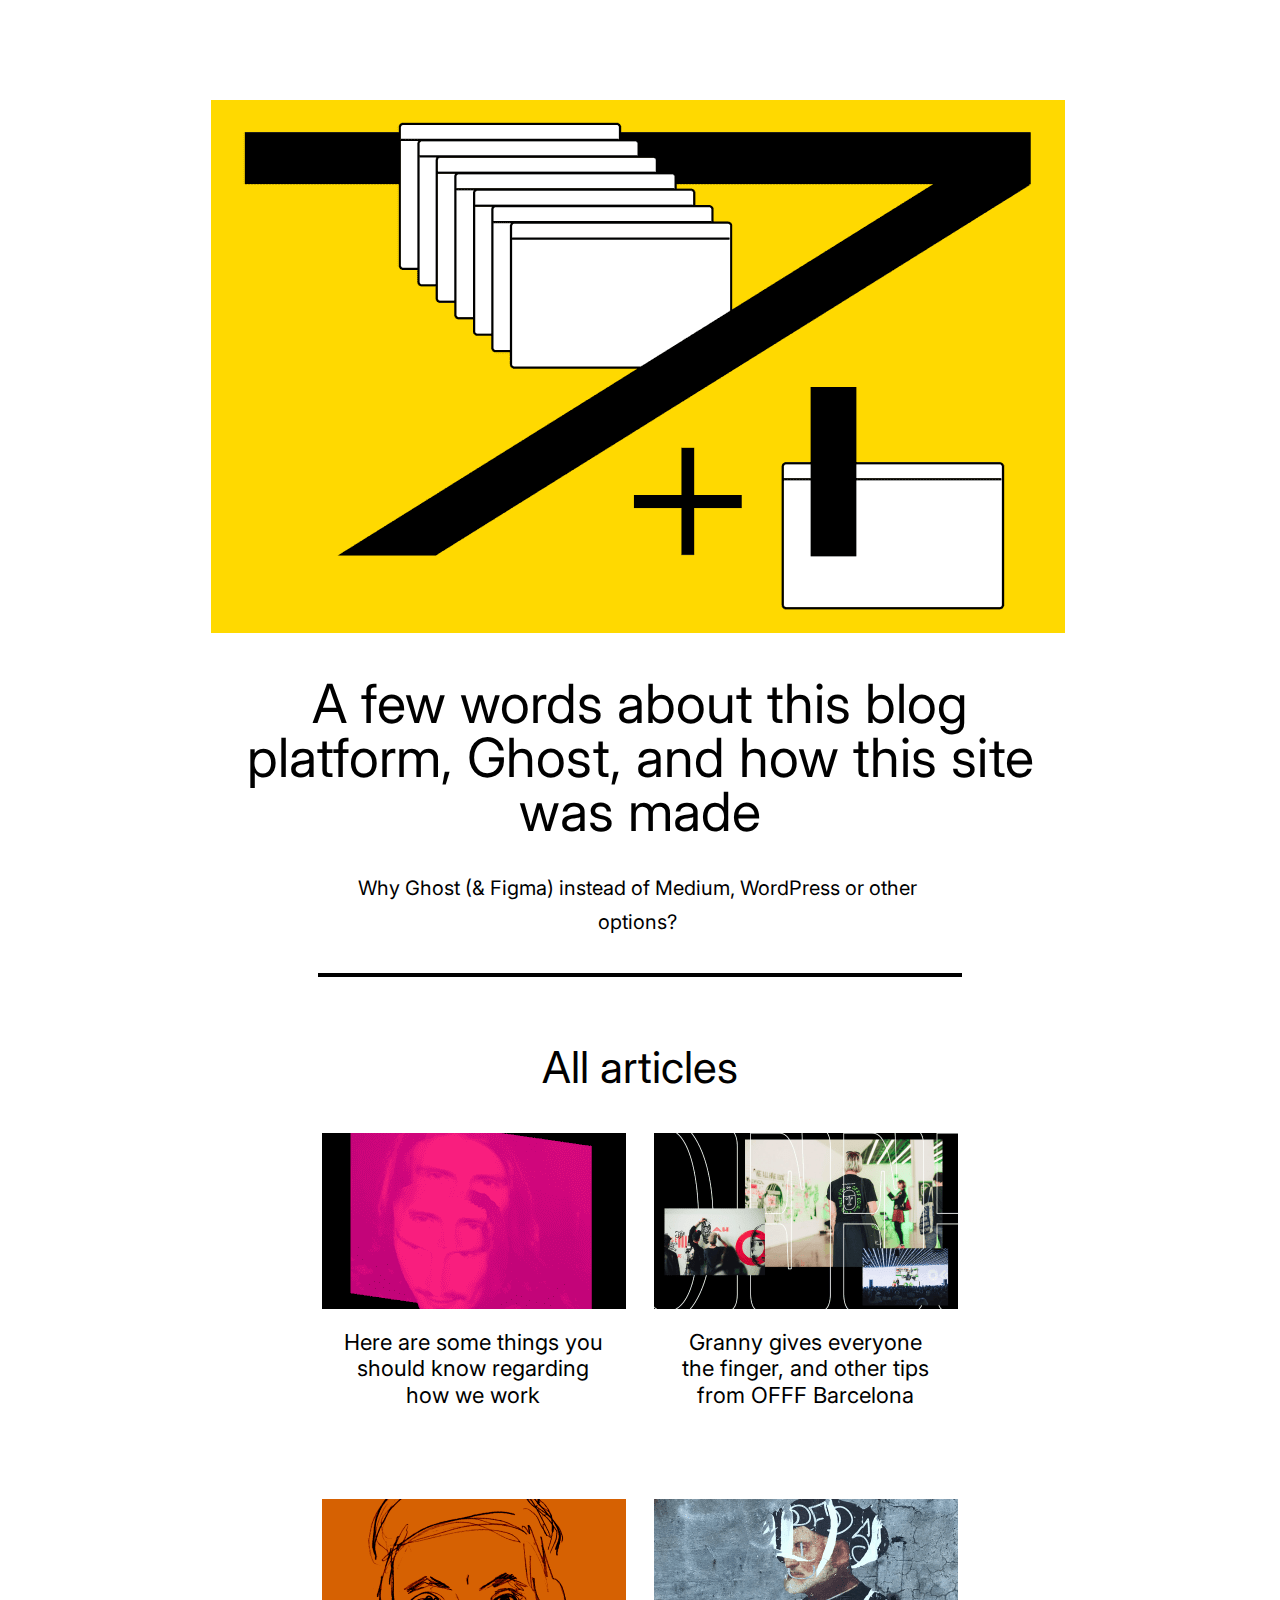
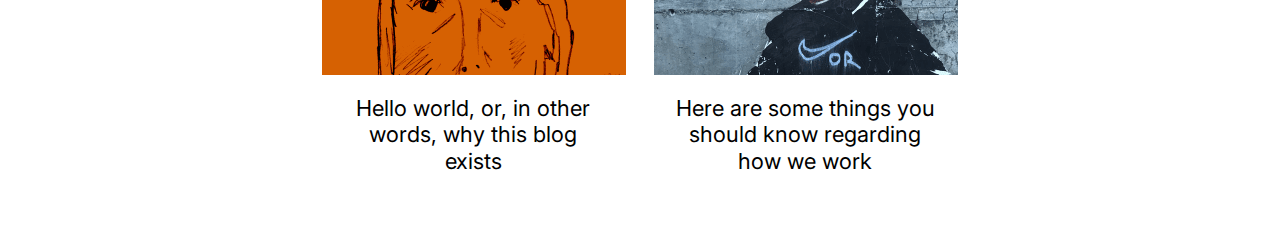
==== Blog Project/Assets/index.html @ dc62ef31 "first commit" ====
<html>

<head>
    <title>Blog Post</title>
    <link rel="stylesheet" href="./css/main.css">
    <link rel="preconnect" href="https://fonts.googleapis.com">
    <link rel="preconnect" href="https://fonts.gstatic.com" crossorigin>
    <link href="https://fonts.googleapis.com/css2?family=Inter&display=swap" rel="stylesheet">
</head>

<body>
    <div class="container">
        <header>
            <div class="header-img">
                <img src="./Images/headerblog.png" alt="Header Image">
            </div>
            <div class="header-text">
                <h4>
                    A few words about this blog platform, Ghost, and how this site was made
                </h4>
                <p>
                    Why Ghost (& Figma) instead of Medium, WordPress or other options?
                </p>
            </div>
        </header>
        <hr>
        <section class="blog">
            <h4>
                All articles
            </h4>

            <div class="blog-post">
                <div class="blog-card">
                    <img src="./Images/blog1.png" alt="Blog 1">
                    <h5>
                        Here are some things you should know regarding how we work
                    </h5>
                </div>
                <div class="blog-card">
                    <img src="./Images/blog2.png" alt="Blog 2">
                    <h5>
                        Granny gives everyone the finger, and other tips from OFFF Barcelona
                    </h5>
                </div>
                <div class="blog-card">
                    <img src="./Images/blog3.png" alt="Blog 3">
                    <h5>
                        Hello world, or, in other words, why this blog exists
                    </h5>
                </div>
                <div class="blog-card">
                    <img src="./Images/blog4.png" alt="Blog 4">
                    <h5>
                        Here are some things you should know regarding how we work
                    </h5>
                </div>
            </div>
        </section>
    </div>
</body>

</html>
---- Blog Project/Assets/css/main.css ----
* {
    margin: 0;
    padding: 0;
    font-family: 'Inter', sans-serif;
}

body {
    width: 75%;
    margin: 0 auto;
}

.container {
    display: grid;
    place-items: center;
}

.header-img {
    width: 854px;
    height: 533px;
    margin: 100px 0 44px 0;
}

.header-text h4 {
    font-weight: 400;
    font-style: normal;
    color: #000000;
    text-align: center;
    width: 858px;
    height: 162px;
    font-size: 54px;
    line-height: 100%;
    margin-bottom: 32px;
}

.header-text p {
    font-weight: 400;
    font-size: 20px;
    font-style: normal;
    text-align: center;
    width: 592px;
    height: 68px;
    line-height: 170%;
    margin-bottom: 34px;
    margin-left: 130px;
}

hr {
    width: 640px;
    border: 2px solid #000000;
}

.blog h4 {
    text-align: center;
    height: 53px;
    font-style: normal;
    font-weight: 400;
    font-size: 44px;
    line-height: 53px;
    color: #000000;
    margin-top: 64px;
    margin-bottom: 39px;
}

.blog-post {
    display: grid;
    grid-template-columns: 1fr 1fr;
    gap: 28px;
}

.blog-card img {
    width: 304px;
    height: 176px;
    margin-bottom: 20px;
}

.blog-card h5 {
    width: 262px;
    height: 78px;
    font-style: normal;
    font-weight: 400;
    font-size: 22px;
    line-height: 120%;
    text-align: center;
    color: #000000;
    margin-bottom: 64px;
    margin-left: 20px;
}
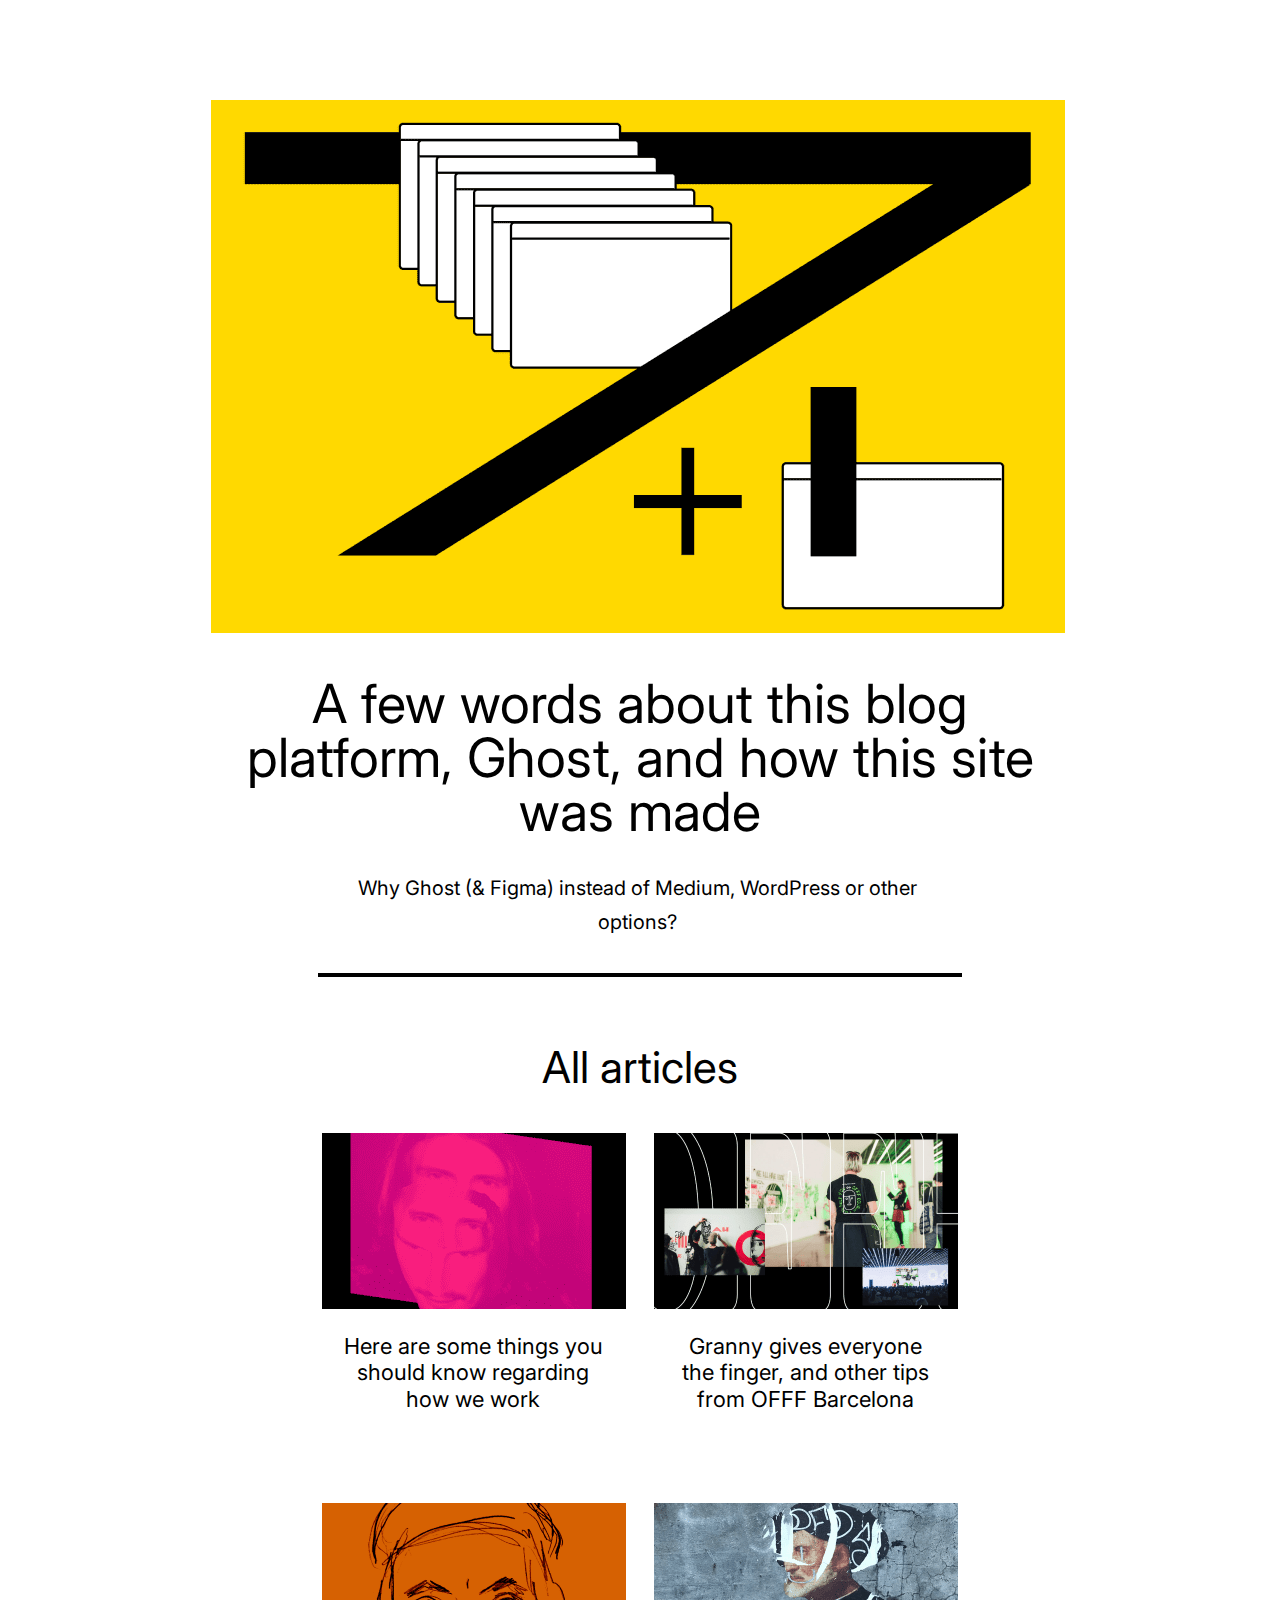
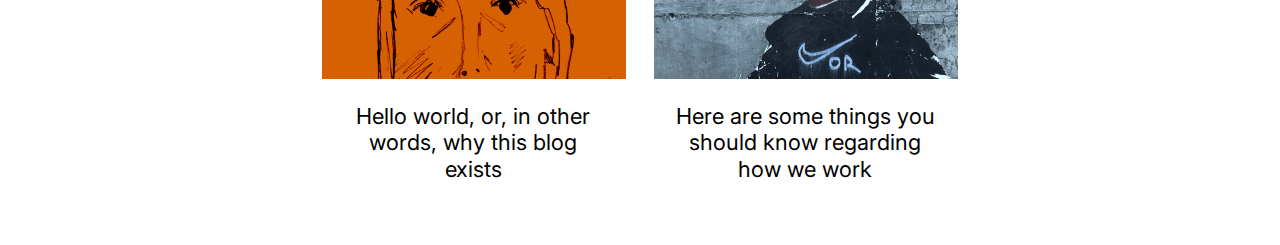
==== commit 00fe0e8b: "Blog commit" ====
--- a/Blog Project/Assets/index.html
+++ b/Blog Project/Assets/index.html
@@ -1,6 +1,10 @@
-<html>
+<!DOCTYPE html>
+<html lang="en">
 
 <head>
+    <meta charset="UTF-8">
+    <meta http-equiv="X-UA-Compatible" content="IE=edge">
+    <meta name="viewport" content="width=device-width, initial-scale=1.0">
     <title>Blog Post</title>
     <link rel="stylesheet" href="./css/main.css">
     <link rel="preconnect" href="https://fonts.googleapis.com">
